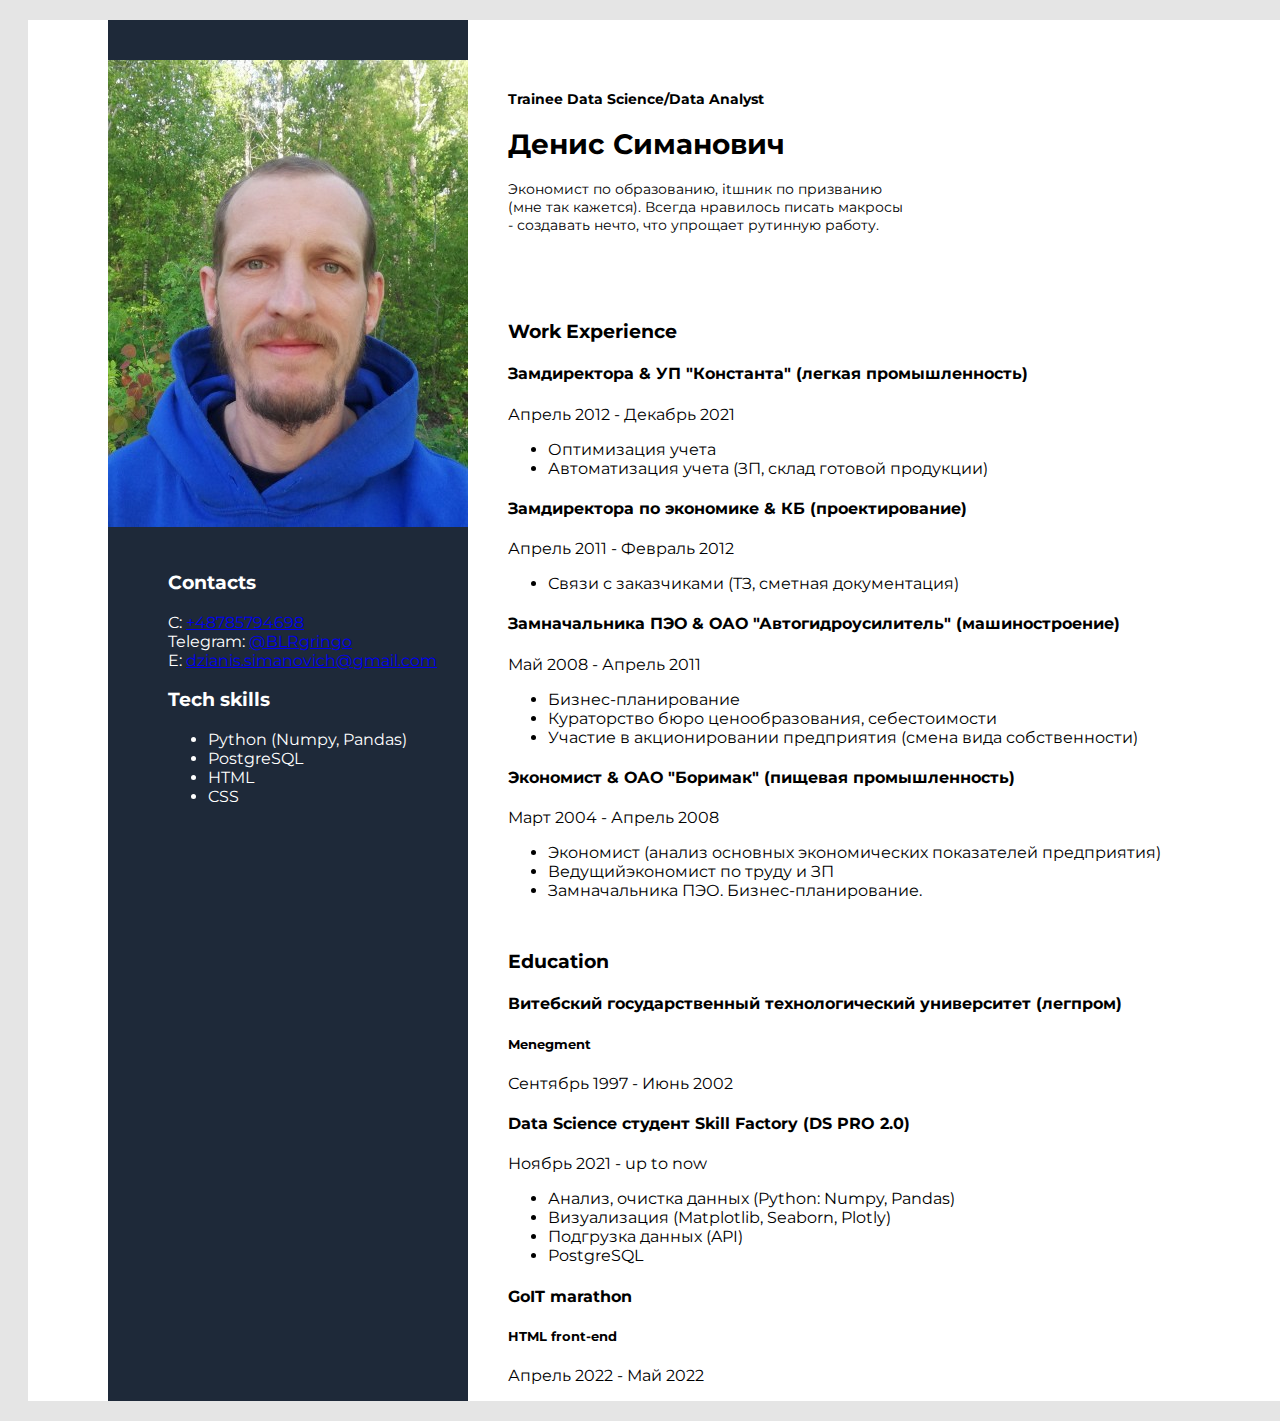
==== html/index.html @ 8a41a26d "cv" ====
<!DOCTYPE html>
<html lang="en">
<head>
    <meta charset="UTF-8">
    <meta http-equiv="X-UA-Compatible" content="IE=edge">
    <meta name="viewport" content="width=device-width, initial-scale=1.0">
    <title>My resume</title>

    <link rel="preconnect" href="https://fonts.googleapis.com">
    <link rel="preconnect" href="https://fonts.gstatic.com" crossorigin>
    <link href="https://fonts.googleapis.com/css2?family=Montserrat:display=swap" rel="stylesheet">

    <link rel="stylesheet" href="css/styles.css">
</head>
<body>

    <!-- main container -->
    <div class="main-container">

        <!-- right box -->
        <div>
            <!-- about me -->
            <div class="about-me-block">
                <h2 class="about-me-profession">Trainee Data Science/Data Analyst</h2>
                <h1>Денис Симанович</h1>

                <p>Экономист по образованию, itшник по призванию (мне так кажется). Всегда нравилось писать макросы - создавать нечто, что упрощает рутинную работу.
                </p>
            </div>

        <!--     my projects section
            <div class="projects-block">
                <h3>Projects</h3>
                <ol>
                    <li>
                        <a href="https://hellenglish.goit.global/">https://hellenglish.goit.global/</a>
                        <spam>.........</spam>
                        <spam>[ HTML, CSS ]</spam>
                        
                    </li>
                    <li>
                        <a href="https://cryptohub.goit.global/">https://cryptohub.goit.global/</a>
                        <spam>........</spam>
                        <spam>[ JavaScript ]</spam>
                        
                    </li>
                    <li>
                        <a href="https://kidslike.goit.global/">https://kidslike.goit.global/</a>
                        <spam>........</spam>
                        <spam>[ React.js, Node.js ]</spam>
                        
                    </li>
                </ol>

            </div>
        -->
            <!-- my work experience section-->
            <div class="experience-block">
                <h3>Work Experience</h3>

                <!-- 4rd company-->
                <div>
                    <h4>Замдиректора & УП "Константа" (легкая промышленность)</h4>
                    <p>Апрель 2012 - Декабрь 2021 </p>
                    <ul>
                        <li>Оптимизация учета</li>
                        <li>Автоматизация учета (ЗП, склад готовой продукции)</li>
                    </ul>
                </div>

                <!-- 3rd company-->
                <div>
                    <h4>Замдиректора по экономике & КБ (проектирование)</h4>
                    <p>Апрель 2011 - Февраль 2012 </p>
                    <ul>
                        <li>Связи с заказчиками (ТЗ, сметная документация)</li>
                    </ul>
                </div>

                <!-- 2nd company -->
                <div>
                    <h4>Замначальника ПЭО & ОАО "Автогидроусилитель" (машиностроение)</h4>
                    <p>Май 2008 - Апрель 2011 </p>
                    <ul>
                        <li>Бизнес-планирование</li>
                        <li>Кураторство бюро ценообразования, себестоимости</li>
                        <li>Участие в акционировании предприятия (смена вида собственности)</li>
                    </ul>
                </div>

                <!-- 1st company -->
                <div>
                    <h4>Экономист & ОАО "Боримак" (пищевая промышленность)</h4>
                    <p>Март 2004 - Апрель 2008 </p>
                    <ul>
                        <li>Экономист (анализ основных экономических показателей предприятия)</li>
                        <li>Ведущийэкономист по труду и ЗП</li>
                        <li>Замначальника ПЭО. Бизнес-планирование.</li>
                    </ul>
                </div>

            </div>

            <!-- education section -->
            <div class="education-block">
                <h3>Education</h3>

                <!-- 1st section -->
                <div>
                    <h4>Витебский государственный технологический университет (легпром)</h4>
                    <h5>Menegment</h5>
                    <p>Сентябрь 1997 - Июнь 2002 </p>
                </div>

                <!-- 2nd section -->
                <div>
                    <h4>Data Science студент Skill Factory (DS PRO 2.0)</h4>
                    <p>Ноябрь 2021 - up to now </p>
                    <ul>
                        <li>Анализ, очистка данных (Python: Numpy, Pandas)</li>
                        <li>Визуализация (Matplotlib, Seaborn, Plotly)</li>
                        <li>Подгрузка данных (API)</li>
                        <li>PostgreSQL</li>
                    </ul>
                </div>

                <!-- 3rd section -->
                <div>
                    <h4>GoIT marathon</h4>
                    <h5>HTML front-end</h5>
                    <p>Апрель 2022 - Май 2022</p>
                </div>
            
            </div>
        </div>

        <!-- left box -->
        <aside class="left-box">
            <img src="img/my_img.jpg" alt="cv_foto">

            <!-- contacts section -->            
            <div class="contact-section">
                <h3>Contacts</h3>
                <div>
                    <spam>C:</spam>
                    <a href="tel:+48785794698">+48785794698</a>
                </div>
                <div>
                    <spam>Telegram:</spam>
                    <a href="tg:@BLRgringo">@BLRgringo</a>
                </div>
                <div>
                    <spam>E:</spam>
                    <a href="mailto:dzianis.simanovich@gmail.com">dzianis.simanovich@gmail.com</a>
                </div>

            </div>
            
            <!-- tech skills section -->
            <div class="tech_skills-section">
                <h3>Tech skills</h3>
                <ul>
                    <li>Python (Numpy, Pandas)</li>
                    <li>PostgreSQL</li>
                    <li>HTML</li>
                    <li>CSS</li>
                </ul>
            </div>

            <!-- soft skills section 
            <div class="soft-scills-section">
                <h3>Soft skills</h3>
                <ul>
                    <li>Scrum</li>
                    <li>Agile</li>
                    <li>GTD</li>
                    <li>Teamwork</li>
                </ul>

            </div>
        -->
        </aside>

    </div>


</body>
</html>
---- html/css/styles.css ----
body {
    font-family: 'Montserrat', sans-serif;
    background-color: #E5E5E5;
}

.main-container{
    display: flex;
    flex-direction: row-reverse;
    width: 1280px;
    margin: 20px;
    background: #fff;
}

.about-me-profession{
    font-size: 14px;
    font-weight: 700;
}
.about-me-block{
    margin-top: 70px;
    margin-left: 40px;
    width: 400px;
    height: 180px;
    font-size: 14px;
}

.projects-block{
    margin-top: 50px;
    margin-left: 40px;
}
.experience-block{
    margin-top: 50px;
    margin-left: 40px;
    padding-right: 40px;
}
.education-block{
    width: 800px;
    margin-top: 50px;
    margin-left: 40px;
}


.left-box{
    background-color: #1E2939;
    padding-top: 40px;
}

.contact-section{
    margin-top: 40px;
    margin-left: 60px;
    color: #fff;
}
.tech_skills-section,
.soft-scills-section{
    margin-left: 60px;
    color: #fff;
}
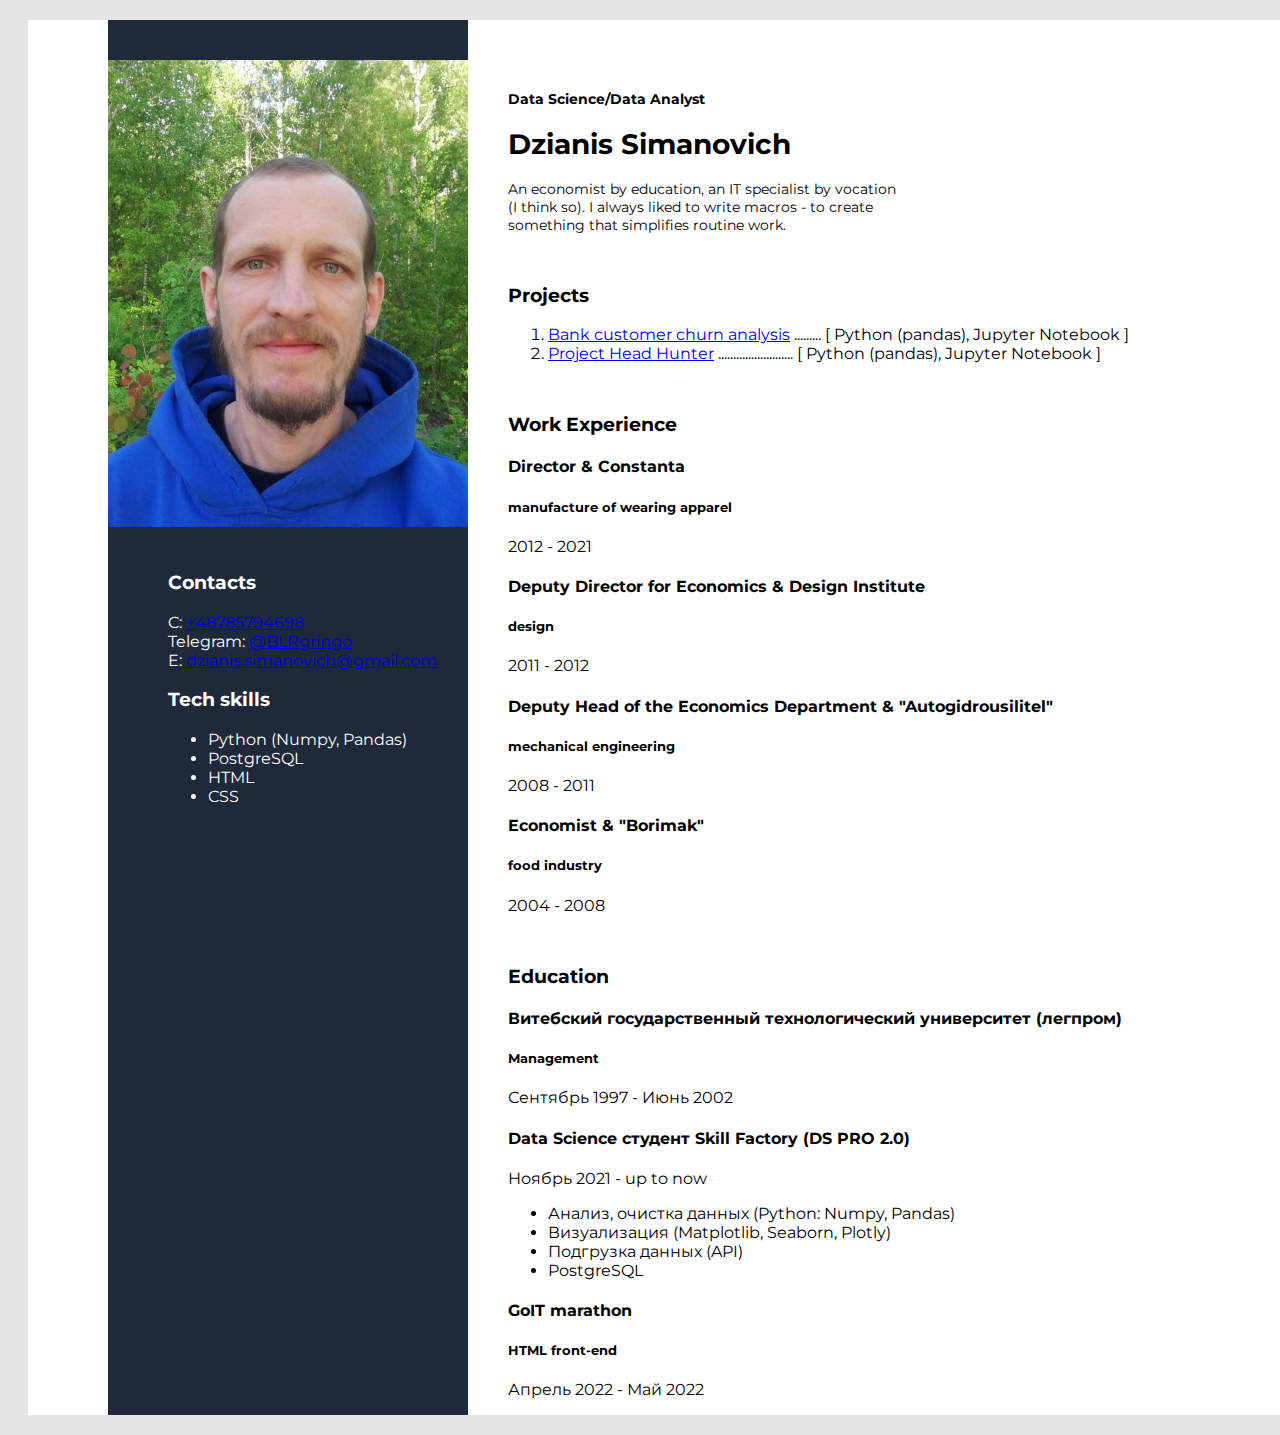
==== commit 74ec9744: "bugfix" ====
--- a/html/index.html
+++ b/html/index.html
@@ -21,82 +21,89 @@
         <div>
             <!-- about me -->
             <div class="about-me-block">
-                <h2 class="about-me-profession">Trainee Data Science/Data Analyst</h2>
-                <h1>Денис Симанович</h1>
+                <h2 class="about-me-profession">Data Science/Data Analyst</h2>
+                <h1>Dzianis Simanovich</h1>
 
-                <p>Экономист по образованию, itшник по призванию (мне так кажется). Всегда нравилось писать макросы - создавать нечто, что упрощает рутинную работу.
+                <p>An economist by education, an IT specialist by vocation (I think so). I always liked to write macros - to create
+                something that simplifies routine work.
                 </p>
             </div>
 
-        <!--     my projects section
+            <!-- my projects section -->
             <div class="projects-block">
                 <h3>Projects</h3>
                 <ol>
                     <li>
-                        <a href="https://hellenglish.goit.global/">https://hellenglish.goit.global/</a>
+                        <a href="https://github.com/dzianisblr/sf_dspro/tree/main/project_churn">Bank customer churn analysis</a>
                         <spam>.........</spam>
-                        <spam>[ HTML, CSS ]</spam>
+                        <spam>[ Python (pandas), Jupyter Notebook ]</spam>
                         
                     </li>
                     <li>
-                        <a href="https://cryptohub.goit.global/">https://cryptohub.goit.global/</a>
-                        <spam>........</spam>
-                        <spam>[ JavaScript ]</spam>
-                        
-                    </li>
-                    <li>
-                        <a href="https://kidslike.goit.global/">https://kidslike.goit.global/</a>
-                        <spam>........</spam>
-                        <spam>[ React.js, Node.js ]</spam>
+                        <a href="https://github.com/dzianisblr/sf_dspro/tree/main/project_hh">Project Head Hunter</a>
+                        <spam>.........................</spam>
+                        <spam>[ Python (pandas), Jupyter Notebook ]</spam>
                         
                     </li>
                 </ol>
 
             </div>
-        -->
+
             <!-- my work experience section-->
             <div class="experience-block">
                 <h3>Work Experience</h3>
 
                 <!-- 4rd company-->
                 <div>
-                    <h4>Замдиректора & УП "Константа" (легкая промышленность)</h4>
-                    <p>Апрель 2012 - Декабрь 2021 </p>
+                    <h4>Director & Constanta</h4>
+                    <h5>manufacture of wearing apparel</h5>
+                    <p> 2012 - 2021 </p>
+                    <!--
                     <ul>
                         <li>Оптимизация учета</li>
                         <li>Автоматизация учета (ЗП, склад готовой продукции)</li>
                     </ul>
+                    -->
                 </div>
 
                 <!-- 3rd company-->
                 <div>
-                    <h4>Замдиректора по экономике & КБ (проектирование)</h4>
-                    <p>Апрель 2011 - Февраль 2012 </p>
+                    <h4>Deputy Director for Economics & Design Institute </h4>
+                    <h5>design</h5>
+                    <p> 2011 - 2012 </p>
+                <!--
                     <ul>
                         <li>Связи с заказчиками (ТЗ, сметная документация)</li>
                     </ul>
+                -->
                 </div>
 
                 <!-- 2nd company -->
                 <div>
-                    <h4>Замначальника ПЭО & ОАО "Автогидроусилитель" (машиностроение)</h4>
-                    <p>Май 2008 - Апрель 2011 </p>
+                    <h4>Deputy Head of the Economics Department & "Autogidrousilitel"</h4>
+                    <h5>mechanical engineering</h5>
+                    <p> 2008 - 2011 </p>
+                <!--
                     <ul>
                         <li>Бизнес-планирование</li>
                         <li>Кураторство бюро ценообразования, себестоимости</li>
                         <li>Участие в акционировании предприятия (смена вида собственности)</li>
                     </ul>
+                -->
                 </div>
 
                 <!-- 1st company -->
                 <div>
-                    <h4>Экономист & ОАО "Боримак" (пищевая промышленность)</h4>
-                    <p>Март 2004 - Апрель 2008 </p>
+                    <h4>Economist & "Borimak"</h4>
+                    <h5>food industry</h5>
+                    <p> 2004 - 2008 </p>
+                <!--
                     <ul>
                         <li>Экономист (анализ основных экономических показателей предприятия)</li>
                         <li>Ведущийэкономист по труду и ЗП</li>
                         <li>Замначальника ПЭО. Бизнес-планирование.</li>
                     </ul>
+                -->
                 </div>
 
             </div>
@@ -108,7 +115,7 @@
                 <!-- 1st section -->
                 <div>
                     <h4>Витебский государственный технологический университет (легпром)</h4>
-                    <h5>Menegment</h5>
+                    <h5>Management</h5>
                     <p>Сентябрь 1997 - Июнь 2002 </p>
                 </div>
 
--- a/html/css/styles.css
+++ b/html/css/styles.css
@@ -19,7 +19,7 @@
     margin-top: 70px;
     margin-left: 40px;
     width: 400px;
-    height: 180px;
+    /*height: 180px;*/
     font-size: 14px;
 }
 
